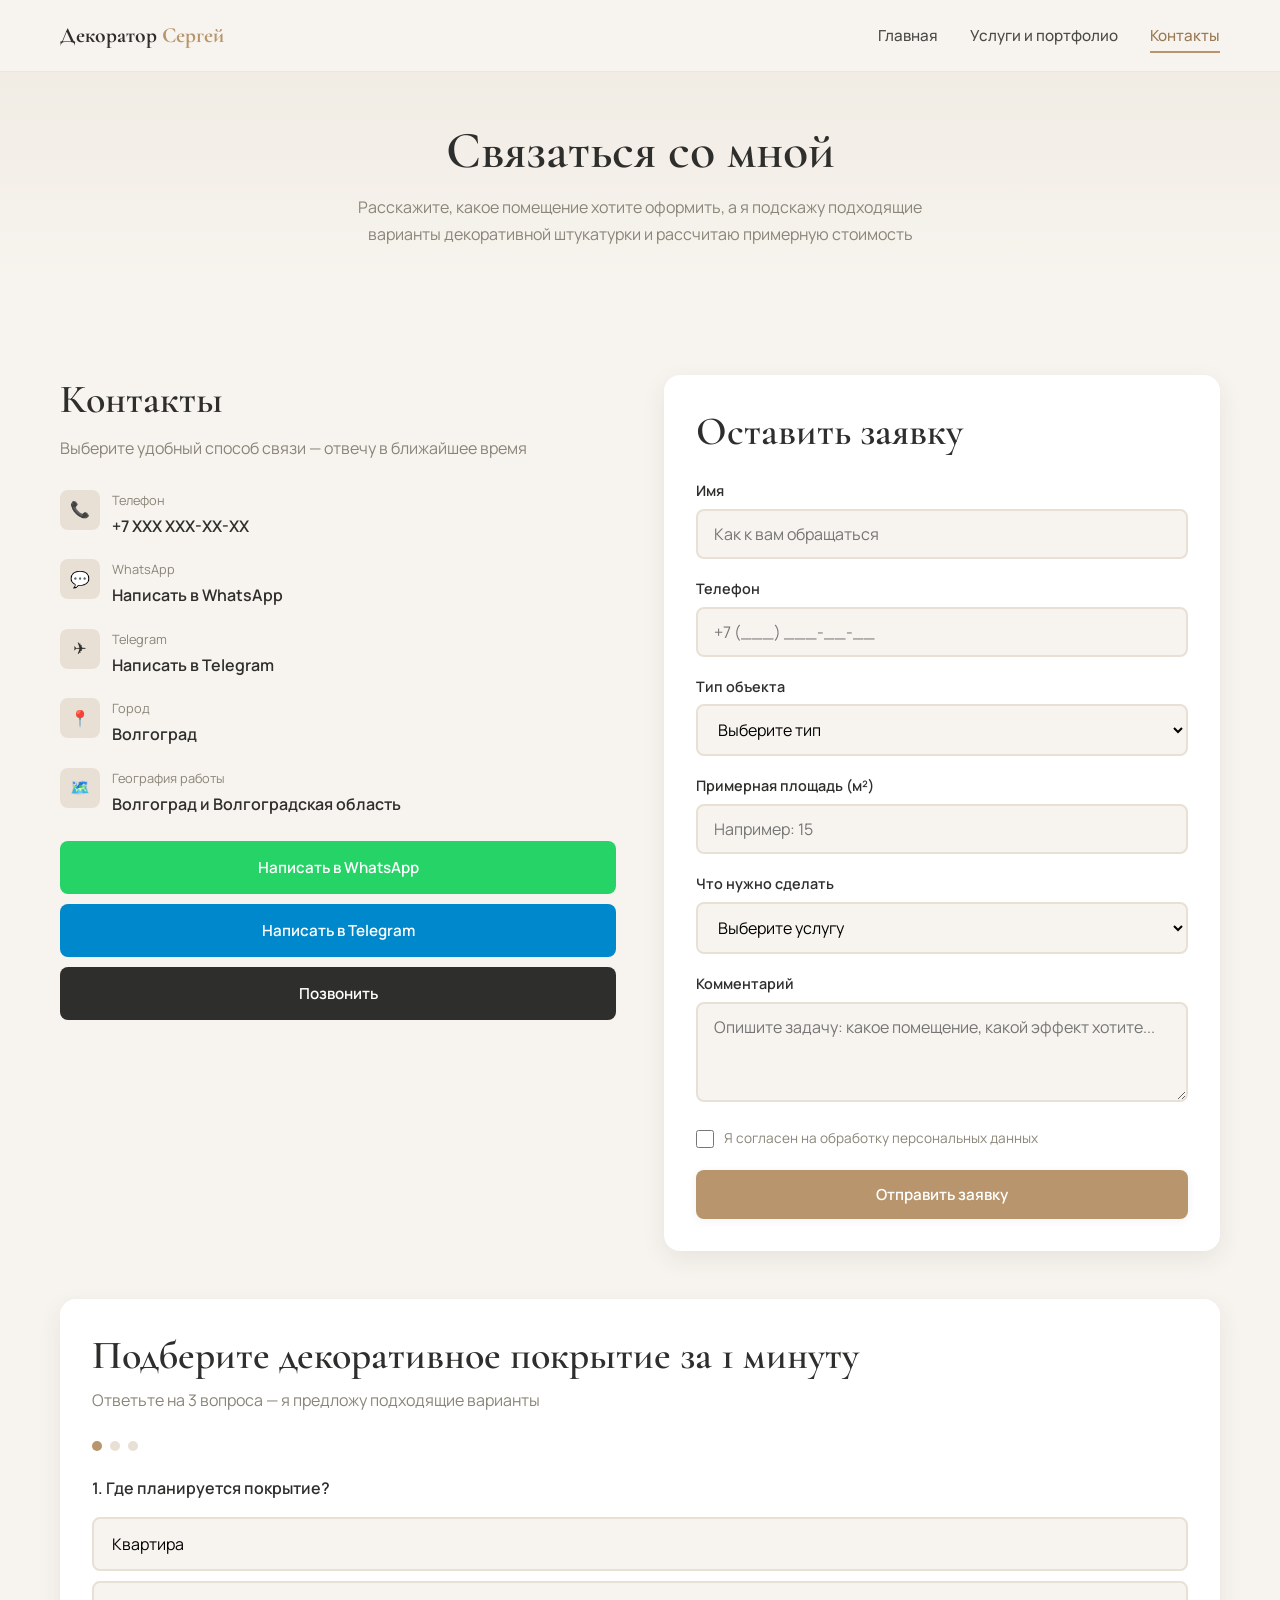
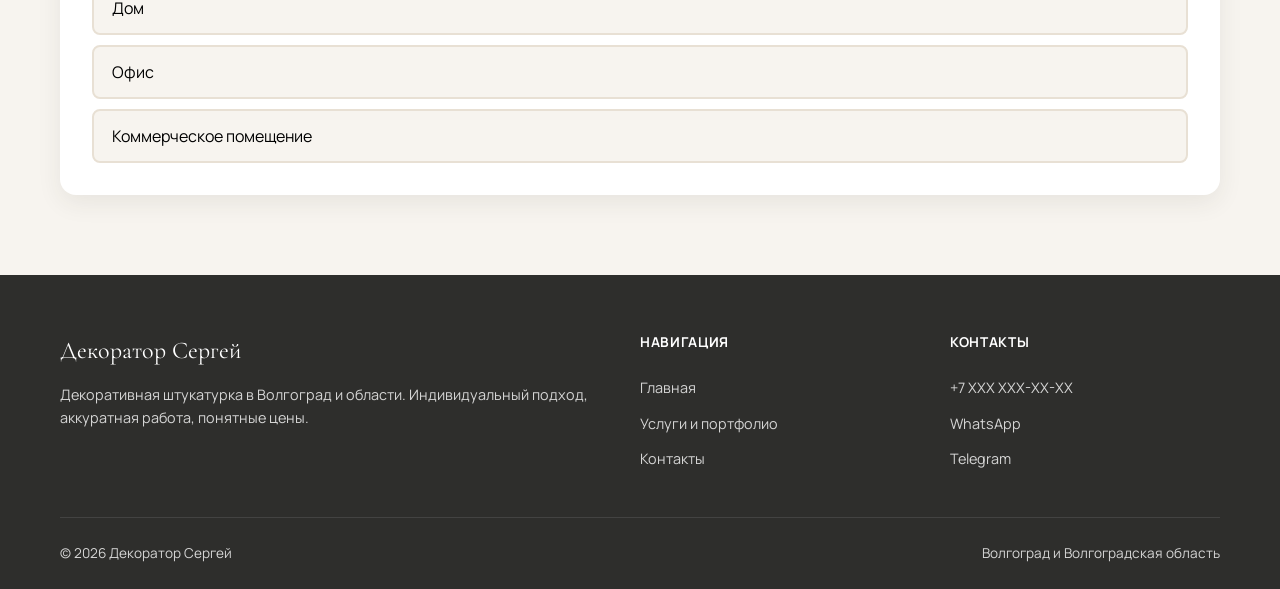
==== contacts/index.html @ ebc2ca9f "создание сайта" ====
<!DOCTYPE html>
<html lang="ru">
<head>
  <meta charset="UTF-8">
  <meta name="viewport" content="width=device-width, initial-scale=1.0">
  <title>Контакты и заявка — декоративная штукатурка в Волгограде</title>
  <meta name="description" content="Свяжитесь с мастером Сергеем для заказа декоративной штукатурки в Волгограде. Оставьте заявку на консультацию, расчёт стоимости или подбор покрытия.">
  <link rel="icon" href="/favicon.svg" type="image/svg+xml">
  <link rel="preconnect" href="https://fonts.googleapis.com">
  <link rel="preconnect" href="https://fonts.gstatic.com" crossorigin>
  <link href="https://fonts.googleapis.com/css2?family=Cormorant+Garamond:wght@500;600;700&family=Manrope:wght@400;500;600;700&display=swap" rel="stylesheet">
  <link rel="stylesheet" href="/css/style.css">
</head>
<body>

  <header class="header">
    <div class="container header__inner">
      <a href="/" class="logo">Декоратор <span>Сергей</span></a>
      <nav class="nav">
        <a href="/" class="nav__link">Главная</a>
        <a href="/services/" class="nav__link">Услуги и портфолио</a>
        <a href="/contacts/" class="nav__link nav__link--active">Контакты</a>
      </nav>
      <button class="burger" aria-label="Открыть меню">
        <span></span><span></span><span></span>
      </button>
    </div>
  </header>

  <main>
    <section class="page-hero">
      <div class="container">
        <h1>Связаться со мной</h1>
        <p>Расскажите, какое помещение хотите оформить, а я подскажу подходящие варианты декоративной штукатурки и рассчитаю примерную стоимость</p>
      </div>
    </section>

    <section class="section">
      <div class="container contacts-grid">
        <!-- Контактная информация -->
        <div class="contact-info">
          <h2 class="section-title">Контакты</h2>
          <p style="color: var(--color-stone); margin-bottom: 28px;">Выберите удобный способ связи — отвечу в ближайшее время</p>

          <div class="contact-info__item">
            <div class="contact-info__icon">📞</div>
            <div>
              <div class="contact-info__label">Телефон</div>
              <a href="#" class="contact-info__value" data-phone-link><span data-phone>+7 XXX XXX-XX-XX</span></a>
            </div>
          </div>
          <div class="contact-info__item">
            <div class="contact-info__icon">💬</div>
            <div>
              <div class="contact-info__label">WhatsApp</div>
              <a href="#" class="contact-info__value" data-whatsapp>Написать в WhatsApp</a>
            </div>
          </div>
          <div class="contact-info__item">
            <div class="contact-info__icon">✈️</div>
            <div>
              <div class="contact-info__label">Telegram</div>
              <a href="#" class="contact-info__value" data-telegram>Написать в Telegram</a>
            </div>
          </div>
          <div class="contact-info__item">
            <div class="contact-info__icon">📍</div>
            <div>
              <div class="contact-info__label">Город</div>
              <div class="contact-info__value" data-city>Волгоград</div>
            </div>
          </div>
          <div class="contact-info__item">
            <div class="contact-info__icon">🗺️</div>
            <div>
              <div class="contact-info__label">География работы</div>
              <div class="contact-info__value" data-region>Волгоград и Волгоградская область</div>
            </div>
          </div>

          <div class="contact-buttons">
            <a href="#" class="btn btn--whatsapp" data-whatsapp>Написать в WhatsApp</a>
            <a href="#" class="btn btn--telegram" data-telegram>Написать в Telegram</a>
            <a href="#" class="btn btn--phone" data-phone-link>Позвонить</a>
          </div>
        </div>

        <!-- Форма заявки -->
        <div id="form">
          <form class="form" id="request-form">
            <h2 class="form__title">Оставить заявку</h2>

            <div class="form-group">
              <label for="name">Имя</label>
              <input type="text" id="name" name="name" required placeholder="Как к вам обращаться">
            </div>

            <div class="form-group">
              <label for="phone">Телефон</label>
              <input type="tel" id="phone" name="phone" required placeholder="+7 (___) ___-__-__">
            </div>

            <div class="form-group">
              <label for="object-type">Тип объекта</label>
              <select id="object-type" name="object-type" required>
                <option value="">Выберите тип</option>
                <option value="apartment">Квартира</option>
                <option value="house">Дом</option>
                <option value="office">Офис</option>
                <option value="commercial">Коммерческое помещение</option>
                <option value="other">Другое</option>
              </select>
            </div>

            <div class="form-group">
              <label for="area">Примерная площадь (м²)</label>
              <input type="text" id="area" name="area" placeholder="Например: 15">
            </div>

            <div class="form-group">
              <label for="service">Что нужно сделать</label>
              <select id="service" name="service" required>
                <option value="">Выберите услугу</option>
                <option value="plaster">Декоративная штукатурка</option>
                <option value="material">Подбор материала</option>
                <option value="estimate">Расчёт стоимости</option>
                <option value="repair">Ремонт покрытия</option>
                <option value="consultation">Консультация</option>
              </select>
            </div>

            <div class="form-group">
              <label for="comment">Комментарий</label>
              <textarea id="comment" name="comment" placeholder="Опишите задачу: какое помещение, какой эффект хотите..."></textarea>
            </div>

            <label class="form-checkbox">
              <input type="checkbox" id="consent" name="consent" required>
              <span>Я согласен на обработку персональных данных</span>
            </label>

            <button type="submit" class="btn btn--primary" style="width: 100%; margin-top: 20px;">Отправить заявку</button>
          </form>

          <div class="form form-success" id="form-success">
            <div class="form-success__icon">✅</div>
            <h2 class="form__title">Спасибо!</h2>
            <p>Ваша заявка подготовлена. Я свяжусь с вами после получения сообщения.</p>
            <div class="btn-group" style="justify-content: center;">
              <a href="#" class="btn btn--whatsapp" id="send-whatsapp" target="_blank" rel="noopener">Отправить в WhatsApp</a>
              <a href="#" class="btn btn--telegram" id="send-telegram" target="_blank" rel="noopener">Отправить в Telegram</a>
            </div>
          </div>
        </div>
      </div>

      <!-- Квиз -->
      <div class="container" id="quiz">
        <div class="quiz">
          <h2 class="quiz__title">Подберите декоративное покрытие за 1 минуту</h2>
          <p class="quiz__subtitle">Ответьте на 3 вопроса — я предложу подходящие варианты</p>

          <div class="quiz-progress">
            <div class="quiz-progress__dot quiz-progress__dot--active"></div>
            <div class="quiz-progress__dot"></div>
            <div class="quiz-progress__dot"></div>
          </div>

          <div class="quiz-steps">
            <div class="quiz-step quiz-step--active" data-question="location">
              <p class="quiz-step__question">1. Где планируется покрытие?</p>
              <div class="quiz-options">
                <button type="button" class="quiz-option" data-value="apartment">Квартира</button>
                <button type="button" class="quiz-option" data-value="house">Дом</button>
                <button type="button" class="quiz-option" data-value="office">Офис</button>
                <button type="button" class="quiz-option" data-value="commercial">Коммерческое помещение</button>
              </div>
            </div>

            <div class="quiz-step" data-question="style">
              <p class="quiz-step__question">2. Какой стиль нравится?</p>
              <div class="quiz-options">
                <button type="button" class="quiz-option" data-value="loft">Лофт</button>
                <button type="button" class="quiz-option" data-value="minimalism">Современный минимализм</button>
                <button type="button" class="quiz-option" data-value="classic">Классика</button>
                <button type="button" class="quiz-option" data-value="premium">Премиальный интерьер</button>
                <button type="button" class="quiz-option" data-value="unknown">Пока не знаю</button>
              </div>
            </div>

            <div class="quiz-step" data-question="effect">
              <p class="quiz-step__question">3. Какой эффект интересен?</p>
              <div class="quiz-options">
                <button type="button" class="quiz-option" data-value="concrete">Бетон</button>
                <button type="button" class="quiz-option" data-value="marble">Мрамор</button>
                <button type="button" class="quiz-option" data-value="silk">Шёлк</button>
                <button type="button" class="quiz-option" data-value="stone">Камень</button>
                <button type="button" class="quiz-option" data-value="texture">Фактурная поверхность</button>
                <button type="button" class="quiz-option" data-value="consultation">Нужна консультация</button>
              </div>
            </div>
          </div>

          <div class="quiz-result" id="quiz-result">
            <h3>Отлично!</h3>
            <p>Я подберу 2–3 варианта покрытия под ваш интерьер и бюджет. Оставьте номер телефона для консультации.</p>
            <button type="button" class="btn btn--primary" id="quiz-phone">Получить подбор покрытия</button>
          </div>
        </div>
      </div>
    </section>
  </main>

  <footer class="footer">
    <div class="container">
      <div class="footer__grid">
        <div>
          <div class="footer__brand">Декоратор Сергей</div>
          <p class="footer__text">Декоративная штукатурка в <span data-city>Волгограде</span> и области. Индивидуальный подход, аккуратная работа, понятные цены.</p>
        </div>
        <div>
          <div class="footer__title">Навигация</div>
          <div class="footer__links">
            <a href="/">Главная</a>
            <a href="/services/">Услуги и портфолио</a>
            <a href="/contacts/">Контакты</a>
          </div>
        </div>
        <div>
          <div class="footer__title">Контакты</div>
          <div class="footer__links">
            <a href="#" data-phone-link><span data-phone>+7 XXX XXX-XX-XX</span></a>
            <a href="#" data-whatsapp>WhatsApp</a>
            <a href="#" data-telegram>Telegram</a>
          </div>
        </div>
      </div>
      <div class="footer__bottom">
        <span>&copy; 2026 Декоратор Сергей</span>
        <span data-region>Волгоград и Волгоградская область</span>
      </div>
    </div>
  </footer>

  <div class="mobile-cta">
    <a href="/contacts/#form" class="btn btn--primary">Получить консультацию</a>
  </div>

  <script src="/js/config.js"></script>
  <script src="/js/main.js"></script>
  <script src="/js/form.js"></script>
  <script src="/js/quiz.js"></script>
</body>
</html>
---- css/style.css ----
/* ============================================
   Декоративная штукатурка — Сергей, Волгоград
   Основные стили сайта
   ============================================ */

:root {
  --color-bg: #f7f4ef;
  --color-bg-alt: #efe9e0;
  --color-sand: #d4c4a8;
  --color-beige: #e8e0d4;
  --color-warm: #c9b99a;
  --color-graphite: #2e2e2c;
  --color-graphite-light: #4a4a47;
  --color-stone: #8a8578;
  --color-white: #ffffff;
  --color-accent: #b8956c;
  --color-accent-dark: #9a7a55;
  --shadow-sm: 0 2px 8px rgba(46, 46, 44, 0.06);
  --shadow-md: 0 8px 24px rgba(46, 46, 44, 0.08);
  --shadow-lg: 0 16px 48px rgba(46, 46, 44, 0.12);
  --radius-sm: 8px;
  --radius-md: 16px;
  --radius-lg: 24px;
  --font-heading: 'Cormorant Garamond', Georgia, serif;
  --font-body: 'Manrope', system-ui, sans-serif;
  --transition: 0.3s ease;
  --header-height: 72px;
}

*, *::before, *::after {
  box-sizing: border-box;
  margin: 0;
  padding: 0;
}

html {
  scroll-behavior: smooth;
}

body {
  font-family: var(--font-body);
  font-size: 16px;
  line-height: 1.65;
  color: var(--color-graphite);
  background-color: var(--color-bg);
  -webkit-font-smoothing: antialiased;
}

img {
  max-width: 100%;
  height: auto;
  display: block;
}

a {
  color: inherit;
  text-decoration: none;
}

ul, ol {
  list-style: none;
}

button, input, select, textarea {
  font-family: inherit;
  font-size: inherit;
}

.container {
  width: 100%;
  max-width: 1200px;
  margin: 0 auto;
  padding: 0 20px;
}

/* ---- Typography ---- */
h1, h2, h3, h4 {
  font-family: var(--font-heading);
  font-weight: 600;
  line-height: 1.2;
  color: var(--color-graphite);
}

h1 { font-size: clamp(2rem, 5vw, 3.25rem); }
h2 { font-size: clamp(1.75rem, 4vw, 2.5rem); }
h3 { font-size: clamp(1.25rem, 2.5vw, 1.5rem); }

.section-title {
  margin-bottom: 12px;
}

.section-subtitle {
  color: var(--color-stone);
  font-size: 1.05rem;
  max-width: 640px;
  margin-bottom: 40px;
}

.section {
  padding: 80px 0;
}

.section--alt {
  background-color: var(--color-bg-alt);
}

.section-header {
  text-align: center;
  margin-bottom: 48px;
}

.section-header .section-subtitle {
  margin-left: auto;
  margin-right: auto;
}

/* ---- Buttons ---- */
.btn {
  display: inline-flex;
  align-items: center;
  justify-content: center;
  gap: 8px;
  padding: 14px 28px;
  border: none;
  border-radius: var(--radius-sm);
  font-weight: 600;
  font-size: 0.95rem;
  cursor: pointer;
  transition: transform var(--transition), box-shadow var(--transition), background var(--transition);
}

.btn:hover {
  transform: translateY(-2px);
}

.btn--primary {
  background: var(--color-accent);
  color: var(--color-white);
  box-shadow: var(--shadow-sm);
}

.btn--primary:hover {
  background: var(--color-accent-dark);
  box-shadow: var(--shadow-md);
}

.btn--secondary {
  background: var(--color-white);
  color: var(--color-graphite);
  border: 2px solid var(--color-beige);
}

.btn--secondary:hover {
  border-color: var(--color-accent);
  color: var(--color-accent-dark);
}

.btn--outline {
  background: transparent;
  color: var(--color-graphite);
  border: 2px solid var(--color-graphite);
}

.btn--outline:hover {
  background: var(--color-graphite);
  color: var(--color-white);
}

.btn--whatsapp {
  background: #25d366;
  color: var(--color-white);
}

.btn--telegram {
  background: #0088cc;
  color: var(--color-white);
}

.btn--phone {
  background: var(--color-graphite);
  color: var(--color-white);
}

.btn-group {
  display: flex;
  flex-wrap: wrap;
  gap: 12px;
}

/* ---- Header ---- */
.header {
  position: fixed;
  top: 0;
  left: 0;
  right: 0;
  z-index: 1000;
  height: var(--header-height);
  background: rgba(247, 244, 239, 0.95);
  backdrop-filter: blur(12px);
  border-bottom: 1px solid rgba(212, 196, 168, 0.3);
  transition: box-shadow var(--transition);
}

.header--scrolled {
  box-shadow: var(--shadow-sm);
}

.header__inner {
  display: flex;
  align-items: center;
  justify-content: space-between;
  height: var(--header-height);
}

.logo {
  font-family: var(--font-heading);
  font-size: 1.35rem;
  font-weight: 700;
  color: var(--color-graphite);
}

.logo span {
  color: var(--color-accent);
}

.nav {
  display: flex;
  align-items: center;
  gap: 32px;
}

.nav__link {
  font-size: 0.95rem;
  font-weight: 500;
  color: var(--color-graphite-light);
  transition: color var(--transition);
  position: relative;
}

.nav__link::after {
  content: '';
  position: absolute;
  bottom: -4px;
  left: 0;
  width: 0;
  height: 2px;
  background: var(--color-accent);
  transition: width var(--transition);
}

.nav__link:hover,
.nav__link--active {
  color: var(--color-accent-dark);
}

.nav__link:hover::after,
.nav__link--active::after {
  width: 100%;
}

.burger {
  display: none;
  flex-direction: column;
  gap: 5px;
  background: none;
  border: none;
  cursor: pointer;
  padding: 8px;
}

.burger span {
  display: block;
  width: 24px;
  height: 2px;
  background: var(--color-graphite);
  transition: transform var(--transition), opacity var(--transition);
}

.burger--open span:nth-child(1) {
  transform: translateY(7px) rotate(45deg);
}

.burger--open span:nth-child(2) {
  opacity: 0;
}

.burger--open span:nth-child(3) {
  transform: translateY(-7px) rotate(-45deg);
}

/* ---- Hero ---- */
.hero {
  padding-top: calc(var(--header-height) + 60px);
  padding-bottom: 80px;
  min-height: 90vh;
  display: flex;
  align-items: center;
}

.hero__grid {
  display: grid;
  grid-template-columns: 1fr 1fr;
  gap: 48px;
  align-items: center;
}

.hero__badge {
  display: inline-block;
  padding: 6px 14px;
  background: var(--color-beige);
  border-radius: 20px;
  font-size: 0.85rem;
  font-weight: 600;
  color: var(--color-accent-dark);
  margin-bottom: 20px;
}

.hero__title {
  margin-bottom: 20px;
}

.hero__text {
  font-size: 1.1rem;
  color: var(--color-stone);
  margin-bottom: 32px;
  max-width: 520px;
}

.hero__image {
  position: relative;
  border-radius: var(--radius-lg);
  overflow: hidden;
  aspect-ratio: 4/5;
  box-shadow: var(--shadow-lg);
}

.placeholder-img {
  width: 100%;
  height: 100%;
  background: linear-gradient(135deg, var(--color-beige) 0%, var(--color-sand) 50%, #c4b49a 100%);
  display: flex;
  align-items: center;
  justify-content: center;
  flex-direction: column;
  gap: 8px;
  color: var(--color-graphite-light);
  font-size: 0.9rem;
  text-align: center;
  padding: 20px;
}

.placeholder-img::before {
  content: '';
  position: absolute;
  inset: 0;
  background:
    radial-gradient(circle at 30% 40%, rgba(255,255,255,0.3) 0%, transparent 50%),
    radial-gradient(circle at 70% 60%, rgba(0,0,0,0.05) 0%, transparent 40%);
}

.placeholder-img span {
  position: relative;
  z-index: 1;
  font-weight: 500;
}

/* ---- Cards Grid ---- */
.cards-grid {
  display: grid;
  grid-template-columns: repeat(auto-fill, minmax(280px, 1fr));
  gap: 24px;
}

.card {
  background: var(--color-white);
  border-radius: var(--radius-md);
  padding: 28px;
  box-shadow: var(--shadow-sm);
  transition: transform var(--transition), box-shadow var(--transition);
  border: 1px solid rgba(212, 196, 168, 0.2);
}

.card:hover {
  transform: translateY(-4px);
  box-shadow: var(--shadow-md);
}

.card__icon {
  width: 48px;
  height: 48px;
  background: var(--color-beige);
  border-radius: var(--radius-sm);
  display: flex;
  align-items: center;
  justify-content: center;
  font-size: 1.4rem;
  margin-bottom: 16px;
}

.card__title {
  margin-bottom: 8px;
}

.card__text {
  color: var(--color-stone);
  font-size: 0.95rem;
}

/* ---- Benefits list ---- */
.benefits-list {
  display: grid;
  grid-template-columns: repeat(auto-fill, minmax(200px, 1fr));
  gap: 16px;
}

.benefits-list__item {
  display: flex;
  align-items: flex-start;
  gap: 10px;
  padding: 12px 0;
}

.benefits-list__item::before {
  content: '✓';
  flex-shrink: 0;
  width: 24px;
  height: 24px;
  background: var(--color-accent);
  color: var(--color-white);
  border-radius: 50%;
  display: flex;
  align-items: center;
  justify-content: center;
  font-size: 0.75rem;
  font-weight: 700;
}

/* ---- Trust block ---- */
.trust-block {
  display: grid;
  grid-template-columns: 1fr 1fr;
  gap: 48px;
  align-items: center;
}

.trust-block__quote {
  font-family: var(--font-heading);
  font-size: clamp(1.25rem, 2.5vw, 1.75rem);
  line-height: 1.5;
  color: var(--color-graphite);
  padding-left: 24px;
  border-left: 4px solid var(--color-accent);
}

.trust-stats {
  display: grid;
  grid-template-columns: 1fr 1fr;
  gap: 20px;
}

.trust-stat {
  background: var(--color-white);
  padding: 24px;
  border-radius: var(--radius-md);
  box-shadow: var(--shadow-sm);
  text-align: center;
}

.trust-stat__value {
  font-family: var(--font-heading);
  font-size: 1.1rem;
  font-weight: 600;
  margin-bottom: 4px;
}

.trust-stat__label {
  font-size: 0.85rem;
  color: var(--color-stone);
}

/* ---- CTA Block ---- */
.cta-block {
  background: linear-gradient(135deg, var(--color-graphite) 0%, #3d3d3a 100%);
  color: var(--color-white);
  border-radius: var(--radius-lg);
  padding: 56px 48px;
  text-align: center;
  position: relative;
  overflow: hidden;
}

.cta-block::before {
  content: '';
  position: absolute;
  top: -50%;
  right: -20%;
  width: 400px;
  height: 400px;
  background: radial-gradient(circle, rgba(184, 149, 108, 0.15) 0%, transparent 70%);
  border-radius: 50%;
}

.cta-block h2 {
  color: var(--color-white);
  margin-bottom: 16px;
  position: relative;
}

.cta-block p {
  color: rgba(255, 255, 255, 0.8);
  max-width: 560px;
  margin: 0 auto 28px;
  position: relative;
}

.cta-block .btn--primary {
  position: relative;
}

.cta-block--inline {
  margin-top: 48px;
}

/* ---- Lead magnet ---- */
.lead-magnet {
  background: var(--color-white);
  border: 2px dashed var(--color-accent);
  border-radius: var(--radius-md);
  padding: 24px 32px;
  display: flex;
  align-items: center;
  gap: 20px;
  margin-bottom: 48px;
}

.lead-magnet__icon {
  font-size: 2rem;
  flex-shrink: 0;
}

.lead-magnet__text {
  font-weight: 600;
  color: var(--color-graphite);
}

/* ---- Reviews ---- */
.reviews-grid {
  display: grid;
  grid-template-columns: repeat(auto-fill, minmax(260px, 1fr));
  gap: 24px;
}

.review-card {
  background: var(--color-white);
  border-radius: var(--radius-md);
  padding: 28px;
  box-shadow: var(--shadow-sm);
  position: relative;
}

.review-card::before {
  content: '"';
  font-family: var(--font-heading);
  font-size: 4rem;
  color: var(--color-beige);
  position: absolute;
  top: 8px;
  left: 20px;
  line-height: 1;
}

.review-card__text {
  position: relative;
  z-index: 1;
  font-style: italic;
  color: var(--color-graphite-light);
  margin-bottom: 16px;
  padding-top: 20px;
}

.review-card__author {
  font-weight: 600;
  font-size: 0.9rem;
  color: var(--color-accent-dark);
}

/* ---- FAQ ---- */
.faq-list {
  max-width: 800px;
  margin: 0 auto;
}

.faq-item {
  background: var(--color-white);
  border-radius: var(--radius-sm);
  margin-bottom: 12px;
  box-shadow: var(--shadow-sm);
  overflow: hidden;
  border: 1px solid rgba(212, 196, 168, 0.2);
}

.faq-item__question {
  width: 100%;
  padding: 20px 24px;
  background: none;
  border: none;
  text-align: left;
  font-weight: 600;
  font-size: 1rem;
  cursor: pointer;
  display: flex;
  justify-content: space-between;
  align-items: center;
  gap: 16px;
  color: var(--color-graphite);
  transition: color var(--transition);
}

.faq-item__question:hover {
  color: var(--color-accent-dark);
}

.faq-item__icon {
  flex-shrink: 0;
  width: 24px;
  height: 24px;
  transition: transform var(--transition);
  font-size: 1.2rem;
  color: var(--color-accent);
}

.faq-item--open .faq-item__icon {
  transform: rotate(45deg);
}

.faq-item__answer {
  max-height: 0;
  overflow: hidden;
  transition: max-height 0.4s ease, padding 0.4s ease;
}

.faq-item--open .faq-item__answer {
  max-height: 300px;
}

.faq-item__answer-inner {
  padding: 0 24px 20px;
  color: var(--color-stone);
  font-size: 0.95rem;
}

/* ---- SEO text ---- */
.seo-text {
  max-width: 800px;
  margin: 0 auto;
  text-align: center;
}

.seo-text p {
  color: var(--color-stone);
  font-size: 0.95rem;
  line-height: 1.8;
}

/* ---- Services page ---- */
.service-card {
  background: var(--color-white);
  border-radius: var(--radius-md);
  overflow: hidden;
  box-shadow: var(--shadow-sm);
  transition: transform var(--transition), box-shadow var(--transition);
  border: 1px solid rgba(212, 196, 168, 0.2);
}

.service-card:hover {
  transform: translateY(-4px);
  box-shadow: var(--shadow-md);
}

.service-card__image {
  aspect-ratio: 16/10;
  overflow: hidden;
}

.service-card__body {
  padding: 24px;
}

.service-card__title {
  margin-bottom: 8px;
}

.service-card__text {
  color: var(--color-stone);
  font-size: 0.95rem;
}

/* ---- Process steps ---- */
.process-steps {
  display: grid;
  grid-template-columns: repeat(auto-fill, minmax(140px, 1fr));
  gap: 16px;
  counter-reset: step;
}

.process-step {
  text-align: center;
  padding: 24px 16px;
  background: var(--color-white);
  border-radius: var(--radius-md);
  box-shadow: var(--shadow-sm);
  position: relative;
}

.process-step::before {
  counter-increment: step;
  content: counter(step);
  display: flex;
  align-items: center;
  justify-content: center;
  width: 36px;
  height: 36px;
  background: var(--color-accent);
  color: var(--color-white);
  border-radius: 50%;
  font-weight: 700;
  font-size: 0.9rem;
  margin: 0 auto 12px;
}

.process-step__text {
  font-size: 0.85rem;
  color: var(--color-graphite-light);
  line-height: 1.4;
}

/* ---- Portfolio ---- */
.portfolio-grid {
  display: grid;
  grid-template-columns: repeat(auto-fill, minmax(300px, 1fr));
  gap: 24px;
}

.portfolio-card {
  background: var(--color-white);
  border-radius: var(--radius-md);
  overflow: hidden;
  box-shadow: var(--shadow-sm);
  transition: transform var(--transition), box-shadow var(--transition);
}

.portfolio-card:hover {
  transform: translateY(-4px);
  box-shadow: var(--shadow-md);
}

.portfolio-card__image {
  aspect-ratio: 4/3;
  overflow: hidden;
}

.portfolio-card__body {
  padding: 20px;
}

.portfolio-card__tags {
  display: flex;
  flex-wrap: wrap;
  gap: 6px;
  margin-bottom: 8px;
}

.tag {
  display: inline-block;
  padding: 4px 10px;
  background: var(--color-beige);
  border-radius: 12px;
  font-size: 0.75rem;
  font-weight: 600;
  color: var(--color-accent-dark);
}

.portfolio-card__title {
  margin-bottom: 6px;
}

.portfolio-card__desc {
  font-size: 0.9rem;
  color: var(--color-stone);
}

/* ---- Pricing factors ---- */
.pricing-factors {
  display: grid;
  grid-template-columns: repeat(auto-fill, minmax(240px, 1fr));
  gap: 16px;
  margin-bottom: 32px;
}

.pricing-factor {
  display: flex;
  align-items: center;
  gap: 12px;
  padding: 16px 20px;
  background: var(--color-white);
  border-radius: var(--radius-sm);
  box-shadow: var(--shadow-sm);
}

.pricing-factor::before {
  content: '•';
  color: var(--color-accent);
  font-size: 1.5rem;
  line-height: 1;
}

/* ---- Contacts page ---- */
.contacts-grid {
  display: grid;
  grid-template-columns: 1fr 1fr;
  gap: 48px;
  align-items: start;
}

.contact-info__item {
  display: flex;
  align-items: flex-start;
  gap: 12px;
  margin-bottom: 20px;
}

.contact-info__icon {
  width: 40px;
  height: 40px;
  background: var(--color-beige);
  border-radius: var(--radius-sm);
  display: flex;
  align-items: center;
  justify-content: center;
  flex-shrink: 0;
}

.contact-info__label {
  font-size: 0.8rem;
  color: var(--color-stone);
  margin-bottom: 2px;
}

.contact-info__value {
  font-weight: 600;
}

.contact-buttons {
  display: flex;
  flex-direction: column;
  gap: 10px;
  margin-top: 24px;
}

.contact-buttons .btn {
  width: 100%;
}

/* ---- Form ---- */
.form {
  background: var(--color-white);
  border-radius: var(--radius-md);
  padding: 32px;
  box-shadow: var(--shadow-md);
}

.form__title {
  margin-bottom: 24px;
}

.form-group {
  margin-bottom: 18px;
}

.form-group label {
  display: block;
  font-weight: 600;
  font-size: 0.9rem;
  margin-bottom: 6px;
}

.form-group input,
.form-group select,
.form-group textarea {
  width: 100%;
  padding: 12px 16px;
  border: 2px solid var(--color-beige);
  border-radius: var(--radius-sm);
  background: var(--color-bg);
  transition: border-color var(--transition);
}

.form-group input:focus,
.form-group select:focus,
.form-group textarea:focus {
  outline: none;
  border-color: var(--color-accent);
}

.form-group textarea {
  min-height: 100px;
  resize: vertical;
}

.form-checkbox {
  display: flex;
  align-items: flex-start;
  gap: 10px;
  font-size: 0.85rem;
  color: var(--color-stone);
  cursor: pointer;
}

.form-checkbox input {
  margin-top: 3px;
  flex-shrink: 0;
  width: 18px;
  height: 18px;
  accent-color: var(--color-accent);
}

.form-success {
  display: none;
  text-align: center;
  padding: 40px 20px;
}

.form-success--visible {
  display: block;
}

.form-success__icon {
  font-size: 3rem;
  margin-bottom: 16px;
}

.form-success p {
  color: var(--color-stone);
  margin-bottom: 20px;
}

.form--hidden {
  display: none;
}

/* ---- Quiz ---- */
.quiz {
  background: var(--color-white);
  border-radius: var(--radius-md);
  padding: 32px;
  box-shadow: var(--shadow-md);
  margin-top: 48px;
}

.quiz__title {
  margin-bottom: 8px;
}

.quiz__subtitle {
  color: var(--color-stone);
  margin-bottom: 28px;
}

.quiz-step {
  display: none;
}

.quiz-step--active {
  display: block;
}

.quiz-step__question {
  font-weight: 600;
  margin-bottom: 16px;
}

.quiz-options {
  display: flex;
  flex-direction: column;
  gap: 10px;
}

.quiz-option {
  padding: 14px 18px;
  background: var(--color-bg);
  border: 2px solid var(--color-beige);
  border-radius: var(--radius-sm);
  cursor: pointer;
  transition: border-color var(--transition), background var(--transition);
  text-align: left;
}

.quiz-option:hover,
.quiz-option--selected {
  border-color: var(--color-accent);
  background: rgba(184, 149, 108, 0.08);
}

.quiz-result {
  display: none;
  text-align: center;
}

.quiz-result--visible {
  display: block;
}

.quiz-result p {
  color: var(--color-stone);
  margin-bottom: 20px;
}

.quiz-progress {
  display: flex;
  gap: 8px;
  margin-bottom: 24px;
}

.quiz-progress__dot {
  width: 10px;
  height: 10px;
  border-radius: 50%;
  background: var(--color-beige);
  transition: background var(--transition);
}

.quiz-progress__dot--active,
.quiz-progress__dot--done {
  background: var(--color-accent);
}

/* ---- Footer ---- */
.footer {
  background: var(--color-graphite);
  color: rgba(255, 255, 255, 0.8);
  padding: 56px 0 24px;
}

.footer__grid {
  display: grid;
  grid-template-columns: 2fr 1fr 1fr;
  gap: 40px;
  margin-bottom: 40px;
}

.footer__brand {
  font-family: var(--font-heading);
  font-size: 1.5rem;
  color: var(--color-white);
  margin-bottom: 12px;
}

.footer__text {
  font-size: 0.9rem;
  line-height: 1.6;
}

.footer__title {
  font-family: var(--font-body);
  font-size: 0.85rem;
  font-weight: 700;
  text-transform: uppercase;
  letter-spacing: 0.05em;
  color: var(--color-white);
  margin-bottom: 16px;
}

.footer__links a {
  display: block;
  padding: 6px 0;
  font-size: 0.9rem;
  transition: color var(--transition);
}

.footer__links a:hover {
  color: var(--color-accent);
}

.footer__bottom {
  border-top: 1px solid rgba(255, 255, 255, 0.1);
  padding-top: 24px;
  display: flex;
  justify-content: space-between;
  align-items: center;
  font-size: 0.85rem;
}

/* ---- Mobile CTA ---- */
.mobile-cta {
  display: none;
  position: fixed;
  bottom: 0;
  left: 0;
  right: 0;
  z-index: 999;
  padding: 12px 16px;
  background: rgba(247, 244, 239, 0.95);
  backdrop-filter: blur(12px);
  border-top: 1px solid rgba(212, 196, 168, 0.3);
  box-shadow: 0 -4px 16px rgba(0, 0, 0, 0.08);
}

.mobile-cta .btn {
  width: 100%;
}

/* ---- Page header (inner pages) ---- */
.page-hero {
  padding-top: calc(var(--header-height) + 48px);
  padding-bottom: 48px;
  text-align: center;
  background: linear-gradient(180deg, var(--color-bg-alt) 0%, var(--color-bg) 100%);
}

.page-hero h1 {
  margin-bottom: 12px;
}

.page-hero p {
  color: var(--color-stone);
  max-width: 600px;
  margin: 0 auto;
}

/* ---- Responsive ---- */
@media (max-width: 992px) {
  .hero__grid,
  .trust-block,
  .contacts-grid {
    grid-template-columns: 1fr;
  }

  .hero__image {
    max-width: 500px;
    margin: 0 auto;
  }

  .footer__grid {
    grid-template-columns: 1fr 1fr;
  }
}

@media (max-width: 768px) {
  .section {
    padding: 56px 0;
  }

  .burger {
    display: flex;
  }

  .nav {
    position: fixed;
    top: var(--header-height);
    left: 0;
    right: 0;
    background: var(--color-white);
    flex-direction: column;
    padding: 24px;
    gap: 0;
    box-shadow: var(--shadow-md);
    transform: translateY(-100%);
    opacity: 0;
    pointer-events: none;
    transition: transform var(--transition), opacity var(--transition);
  }

  .nav--open {
    transform: translateY(0);
    opacity: 1;
    pointer-events: auto;
  }

  .nav__link {
    padding: 14px 0;
    width: 100%;
    border-bottom: 1px solid var(--color-beige);
  }

  .trust-stats {
    grid-template-columns: 1fr;
  }

  .cta-block {
    padding: 40px 24px;
  }

  .lead-magnet {
    flex-direction: column;
    text-align: center;
  }

  .footer__grid {
    grid-template-columns: 1fr;
  }

  .footer__bottom {
    flex-direction: column;
    gap: 8px;
    text-align: center;
  }

  .mobile-cta {
    display: block;
  }

  body {
    padding-bottom: 72px;
  }

  .process-steps {
    grid-template-columns: 1fr 1fr;
  }
}

@media (max-width: 480px) {
  .process-steps {
    grid-template-columns: 1fr;
  }

  .btn-group {
    flex-direction: column;
  }

  .btn-group .btn {
    width: 100%;
  }
}
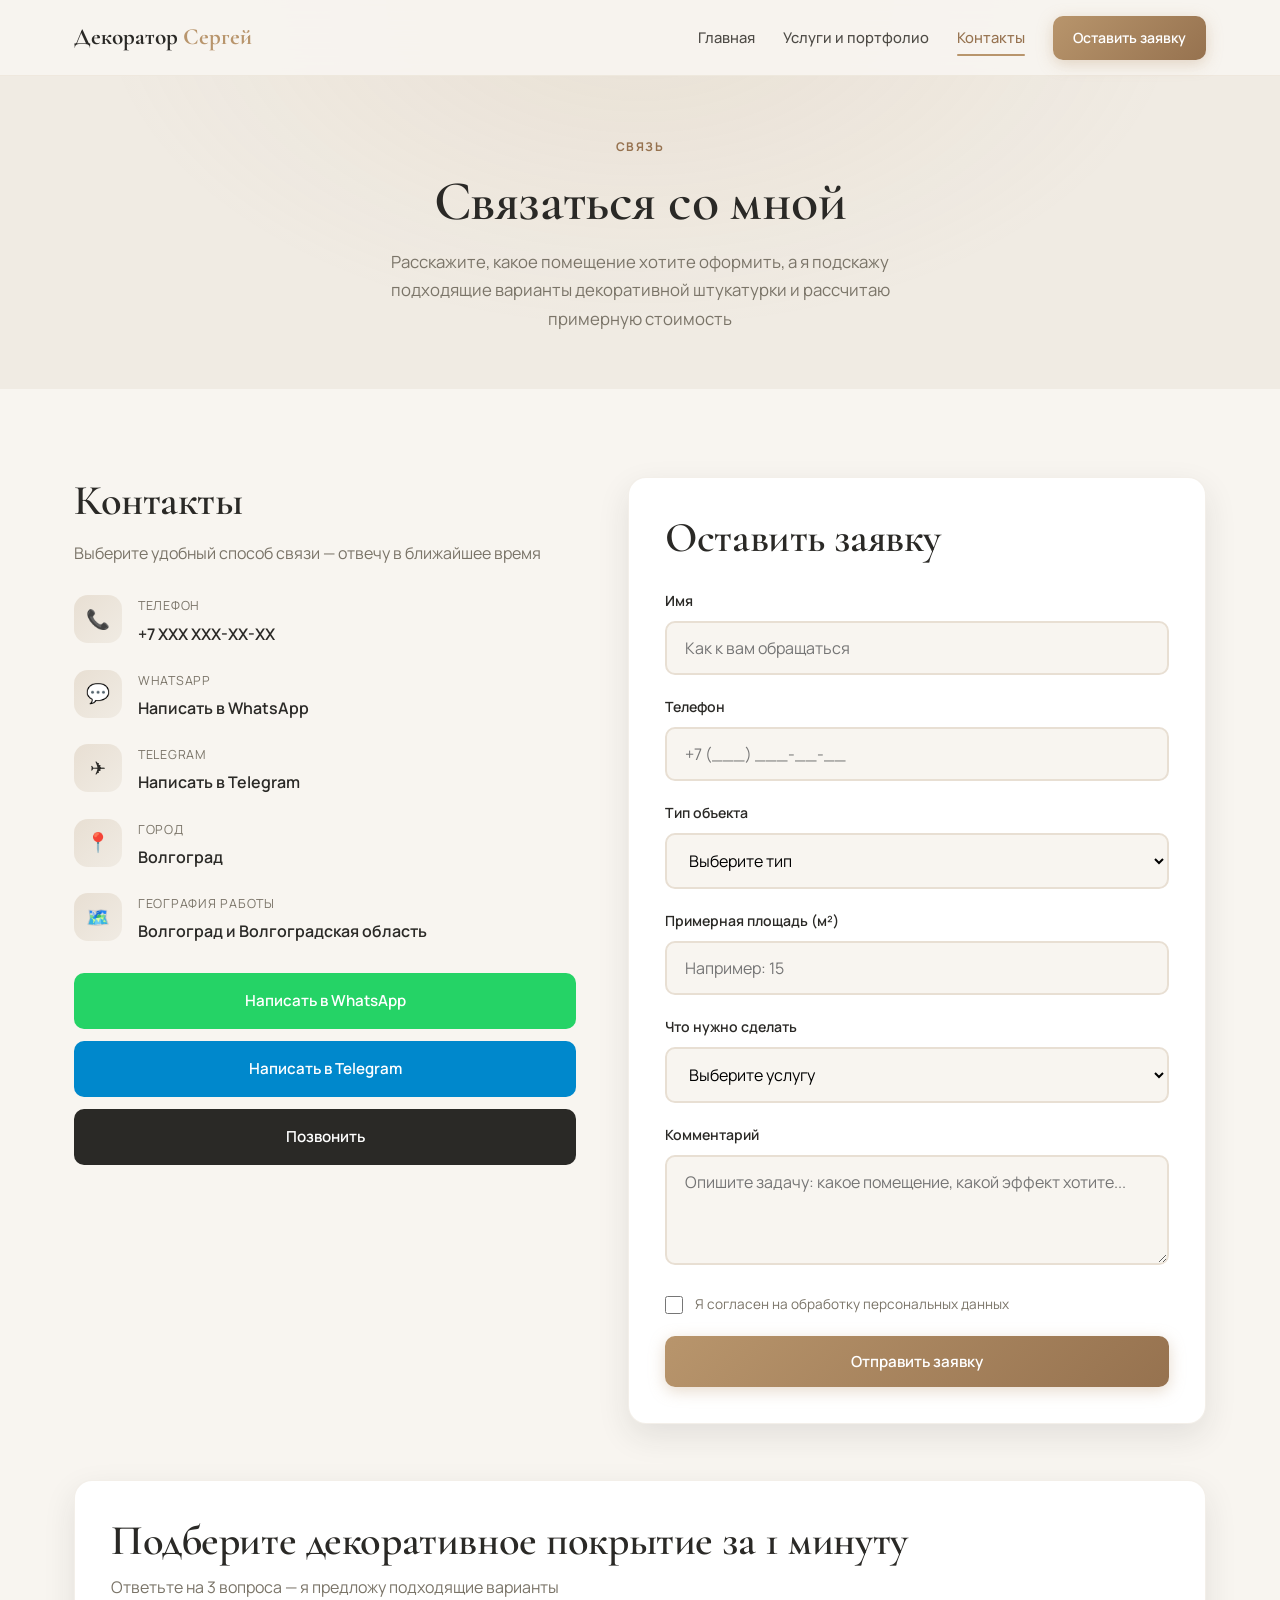
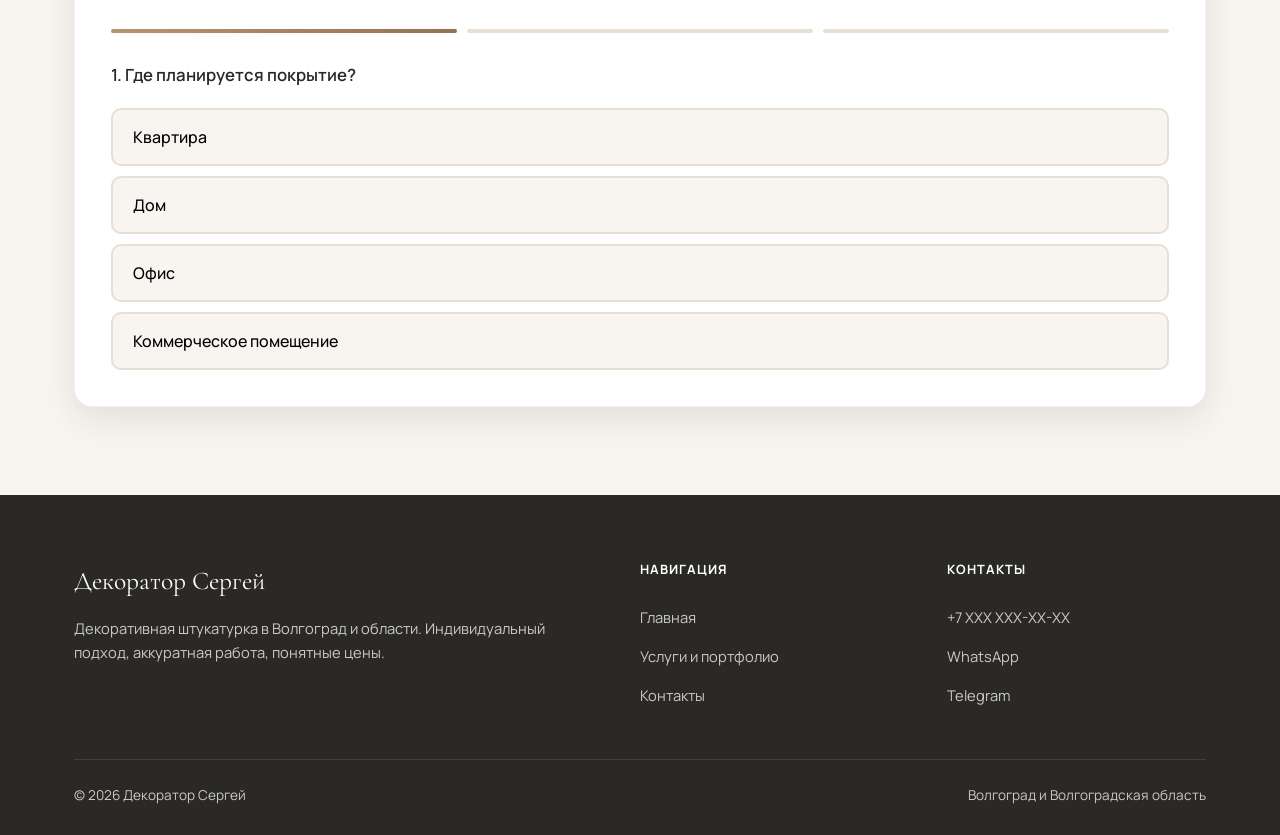
==== commit 2ac725e6: "исправлена ошибка открытия по ссылке" ====
--- a/contacts/index.html
+++ b/contacts/index.html
@@ -2,253 +2,11 @@
 <html lang="ru">
 <head>
   <meta charset="UTF-8">
-  <meta name="viewport" content="width=device-width, initial-scale=1.0">
-  <title>Контакты и заявка — декоративная штукатурка в Волгограде</title>
-  <meta name="description" content="Свяжитесь с мастером Сергеем для заказа декоративной штукатурки в Волгограде. Оставьте заявку на консультацию, расчёт стоимости или подбор покрытия.">
-  <link rel="icon" href="/favicon.svg" type="image/svg+xml">
-  <link rel="preconnect" href="https://fonts.googleapis.com">
-  <link rel="preconnect" href="https://fonts.gstatic.com" crossorigin>
-  <link href="https://fonts.googleapis.com/css2?family=Cormorant+Garamond:wght@500;600;700&family=Manrope:wght@400;500;600;700&display=swap" rel="stylesheet">
-  <link rel="stylesheet" href="/css/style.css">
+  <meta http-equiv="refresh" content="0; url=../contacts.html">
+  <title>Перенаправление…</title>
+  <script>window.location.replace('../contacts.html');</script>
 </head>
 <body>
-
-  <header class="header">
-    <div class="container header__inner">
-      <a href="/" class="logo">Декоратор <span>Сергей</span></a>
-      <nav class="nav">
-        <a href="/" class="nav__link">Главная</a>
-        <a href="/services/" class="nav__link">Услуги и портфолио</a>
-        <a href="/contacts/" class="nav__link nav__link--active">Контакты</a>
-      </nav>
-      <button class="burger" aria-label="Открыть меню">
-        <span></span><span></span><span></span>
-      </button>
-    </div>
-  </header>
-
-  <main>
-    <section class="page-hero">
-      <div class="container">
-        <h1>Связаться со мной</h1>
-        <p>Расскажите, какое помещение хотите оформить, а я подскажу подходящие варианты декоративной штукатурки и рассчитаю примерную стоимость</p>
-      </div>
-    </section>
-
-    <section class="section">
-      <div class="container contacts-grid">
-        <!-- Контактная информация -->
-        <div class="contact-info">
-          <h2 class="section-title">Контакты</h2>
-          <p style="color: var(--color-stone); margin-bottom: 28px;">Выберите удобный способ связи — отвечу в ближайшее время</p>
-
-          <div class="contact-info__item">
-            <div class="contact-info__icon">📞</div>
-            <div>
-              <div class="contact-info__label">Телефон</div>
-              <a href="#" class="contact-info__value" data-phone-link><span data-phone>+7 XXX XXX-XX-XX</span></a>
-            </div>
-          </div>
-          <div class="contact-info__item">
-            <div class="contact-info__icon">💬</div>
-            <div>
-              <div class="contact-info__label">WhatsApp</div>
-              <a href="#" class="contact-info__value" data-whatsapp>Написать в WhatsApp</a>
-            </div>
-          </div>
-          <div class="contact-info__item">
-            <div class="contact-info__icon">✈️</div>
-            <div>
-              <div class="contact-info__label">Telegram</div>
-              <a href="#" class="contact-info__value" data-telegram>Написать в Telegram</a>
-            </div>
-          </div>
-          <div class="contact-info__item">
-            <div class="contact-info__icon">📍</div>
-            <div>
-              <div class="contact-info__label">Город</div>
-              <div class="contact-info__value" data-city>Волгоград</div>
-            </div>
-          </div>
-          <div class="contact-info__item">
-            <div class="contact-info__icon">🗺️</div>
-            <div>
-              <div class="contact-info__label">География работы</div>
-              <div class="contact-info__value" data-region>Волгоград и Волгоградская область</div>
-            </div>
-          </div>
-
-          <div class="contact-buttons">
-            <a href="#" class="btn btn--whatsapp" data-whatsapp>Написать в WhatsApp</a>
-            <a href="#" class="btn btn--telegram" data-telegram>Написать в Telegram</a>
-            <a href="#" class="btn btn--phone" data-phone-link>Позвонить</a>
-          </div>
-        </div>
-
-        <!-- Форма заявки -->
-        <div id="form">
-          <form class="form" id="request-form">
-            <h2 class="form__title">Оставить заявку</h2>
-
-            <div class="form-group">
-              <label for="name">Имя</label>
-              <input type="text" id="name" name="name" required placeholder="Как к вам обращаться">
-            </div>
-
-            <div class="form-group">
-              <label for="phone">Телефон</label>
-              <input type="tel" id="phone" name="phone" required placeholder="+7 (___) ___-__-__">
-            </div>
-
-            <div class="form-group">
-              <label for="object-type">Тип объекта</label>
-              <select id="object-type" name="object-type" required>
-                <option value="">Выберите тип</option>
-                <option value="apartment">Квартира</option>
-                <option value="house">Дом</option>
-                <option value="office">Офис</option>
-                <option value="commercial">Коммерческое помещение</option>
-                <option value="other">Другое</option>
-              </select>
-            </div>
-
-            <div class="form-group">
-              <label for="area">Примерная площадь (м²)</label>
-              <input type="text" id="area" name="area" placeholder="Например: 15">
-            </div>
-
-            <div class="form-group">
-              <label for="service">Что нужно сделать</label>
-              <select id="service" name="service" required>
-                <option value="">Выберите услугу</option>
-                <option value="plaster">Декоративная штукатурка</option>
-                <option value="material">Подбор материала</option>
-                <option value="estimate">Расчёт стоимости</option>
-                <option value="repair">Ремонт покрытия</option>
-                <option value="consultation">Консультация</option>
-              </select>
-            </div>
-
-            <div class="form-group">
-              <label for="comment">Комментарий</label>
-              <textarea id="comment" name="comment" placeholder="Опишите задачу: какое помещение, какой эффект хотите..."></textarea>
-            </div>
-
-            <label class="form-checkbox">
-              <input type="checkbox" id="consent" name="consent" required>
-              <span>Я согласен на обработку персональных данных</span>
-            </label>
-
-            <button type="submit" class="btn btn--primary" style="width: 100%; margin-top: 20px;">Отправить заявку</button>
-          </form>
-
-          <div class="form form-success" id="form-success">
-            <div class="form-success__icon">✅</div>
-            <h2 class="form__title">Спасибо!</h2>
-            <p>Ваша заявка подготовлена. Я свяжусь с вами после получения сообщения.</p>
-            <div class="btn-group" style="justify-content: center;">
-              <a href="#" class="btn btn--whatsapp" id="send-whatsapp" target="_blank" rel="noopener">Отправить в WhatsApp</a>
-              <a href="#" class="btn btn--telegram" id="send-telegram" target="_blank" rel="noopener">Отправить в Telegram</a>
-            </div>
-          </div>
-        </div>
-      </div>
-
-      <!-- Квиз -->
-      <div class="container" id="quiz">
-        <div class="quiz">
-          <h2 class="quiz__title">Подберите декоративное покрытие за 1 минуту</h2>
-          <p class="quiz__subtitle">Ответьте на 3 вопроса — я предложу подходящие варианты</p>
-
-          <div class="quiz-progress">
-            <div class="quiz-progress__dot quiz-progress__dot--active"></div>
-            <div class="quiz-progress__dot"></div>
-            <div class="quiz-progress__dot"></div>
-          </div>
-
-          <div class="quiz-steps">
-            <div class="quiz-step quiz-step--active" data-question="location">
-              <p class="quiz-step__question">1. Где планируется покрытие?</p>
-              <div class="quiz-options">
-                <button type="button" class="quiz-option" data-value="apartment">Квартира</button>
-                <button type="button" class="quiz-option" data-value="house">Дом</button>
-                <button type="button" class="quiz-option" data-value="office">Офис</button>
-                <button type="button" class="quiz-option" data-value="commercial">Коммерческое помещение</button>
-              </div>
-            </div>
-
-            <div class="quiz-step" data-question="style">
-              <p class="quiz-step__question">2. Какой стиль нравится?</p>
-              <div class="quiz-options">
-                <button type="button" class="quiz-option" data-value="loft">Лофт</button>
-                <button type="button" class="quiz-option" data-value="minimalism">Современный минимализм</button>
-                <button type="button" class="quiz-option" data-value="classic">Классика</button>
-                <button type="button" class="quiz-option" data-value="premium">Премиальный интерьер</button>
-                <button type="button" class="quiz-option" data-value="unknown">Пока не знаю</button>
-              </div>
-            </div>
-
-            <div class="quiz-step" data-question="effect">
-              <p class="quiz-step__question">3. Какой эффект интересен?</p>
-              <div class="quiz-options">
-                <button type="button" class="quiz-option" data-value="concrete">Бетон</button>
-                <button type="button" class="quiz-option" data-value="marble">Мрамор</button>
-                <button type="button" class="quiz-option" data-value="silk">Шёлк</button>
-                <button type="button" class="quiz-option" data-value="stone">Камень</button>
-                <button type="button" class="quiz-option" data-value="texture">Фактурная поверхность</button>
-                <button type="button" class="quiz-option" data-value="consultation">Нужна консультация</button>
-              </div>
-            </div>
-          </div>
-
-          <div class="quiz-result" id="quiz-result">
-            <h3>Отлично!</h3>
-            <p>Я подберу 2–3 варианта покрытия под ваш интерьер и бюджет. Оставьте номер телефона для консультации.</p>
-            <button type="button" class="btn btn--primary" id="quiz-phone">Получить подбор покрытия</button>
-          </div>
-        </div>
-      </div>
-    </section>
-  </main>
-
-  <footer class="footer">
-    <div class="container">
-      <div class="footer__grid">
-        <div>
-          <div class="footer__brand">Декоратор Сергей</div>
-          <p class="footer__text">Декоративная штукатурка в <span data-city>Волгограде</span> и области. Индивидуальный подход, аккуратная работа, понятные цены.</p>
-        </div>
-        <div>
-          <div class="footer__title">Навигация</div>
-          <div class="footer__links">
-            <a href="/">Главная</a>
-            <a href="/services/">Услуги и портфолио</a>
-            <a href="/contacts/">Контакты</a>
-          </div>
-        </div>
-        <div>
-          <div class="footer__title">Контакты</div>
-          <div class="footer__links">
-            <a href="#" data-phone-link><span data-phone>+7 XXX XXX-XX-XX</span></a>
-            <a href="#" data-whatsapp>WhatsApp</a>
-            <a href="#" data-telegram>Telegram</a>
-          </div>
-        </div>
-      </div>
-      <div class="footer__bottom">
-        <span>&copy; 2026 Декоратор Сергей</span>
-        <span data-region>Волгоград и Волгоградская область</span>
-      </div>
-    </div>
-  </footer>
-
-  <div class="mobile-cta">
-    <a href="/contacts/#form" class="btn btn--primary">Получить консультацию</a>
-  </div>
-
-  <script src="/js/config.js"></script>
-  <script src="/js/main.js"></script>
-  <script src="/js/form.js"></script>
-  <script src="/js/quiz.js"></script>
+  <p><a href="../contacts.html">Перейти на страницу контактов</a></p>
 </body>
 </html>
